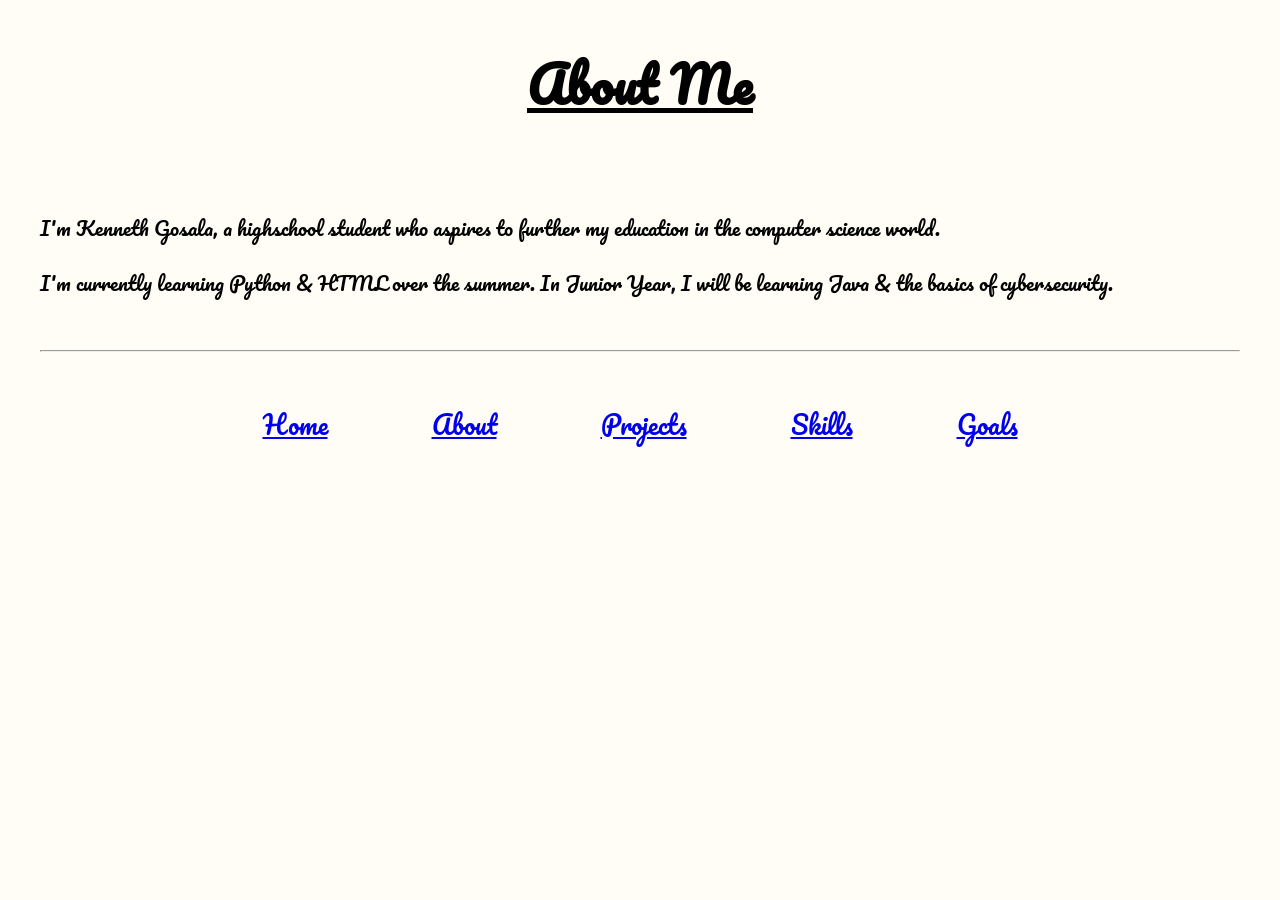
==== about.html @ f8387a8a "Created portfolio website" ====
<!DOCTYPE html>
<html>

<head>
    <title>
        About Me
    </title>

    <link rel="stylesheet" href="style.css">
</head>

<body>
    <h1>
        About Me
    </h1>

    <br>

    <p>I'm Kenneth Gosala, a highschool student who aspires to further my education in the computer science world. </p>
    <p>I'm currently learning Python & HTML over the summer. In Junior Year, I will be learning Java & the basics of cybersecurity.</p>

    <hr>
    
    <footer>
        <nav>
            <a href="index.html">Home</a>
            <a href="about.html">About</a>
            <a href="projects.html">Projects</a>
            <a href="skills.html">Skills</a>
            <a href="goals.html">Goals</a>
        </nav>
    </footer>
</body>

</html>
---- style.css ----
@import url('https://fonts.googleapis.com/css2?family=Pacifico&display=swap');

h1 {
    text-align: center;
    font-size: 50px;
    text-decoration: underline;
    font-weight: bold;
}

h2 {
    font-size: 30px;
}

p {
    font-size: 20px;
}

section {
    margin-bottom: 50px;
}       
        
li {
    font-size: 20px;
}

a {
    font-size: 25px;
}

body {
    margin: 40px;
    font-family: Pacifico, cursive;
    background-color: #fffdf5;
}

footer {
    text-align: center;
    margin-top: 50px;
}

footer a {
    margin: 0 50px;
}

hr {
    margin-top: 50px;
    margin-bottom: 50px;
}
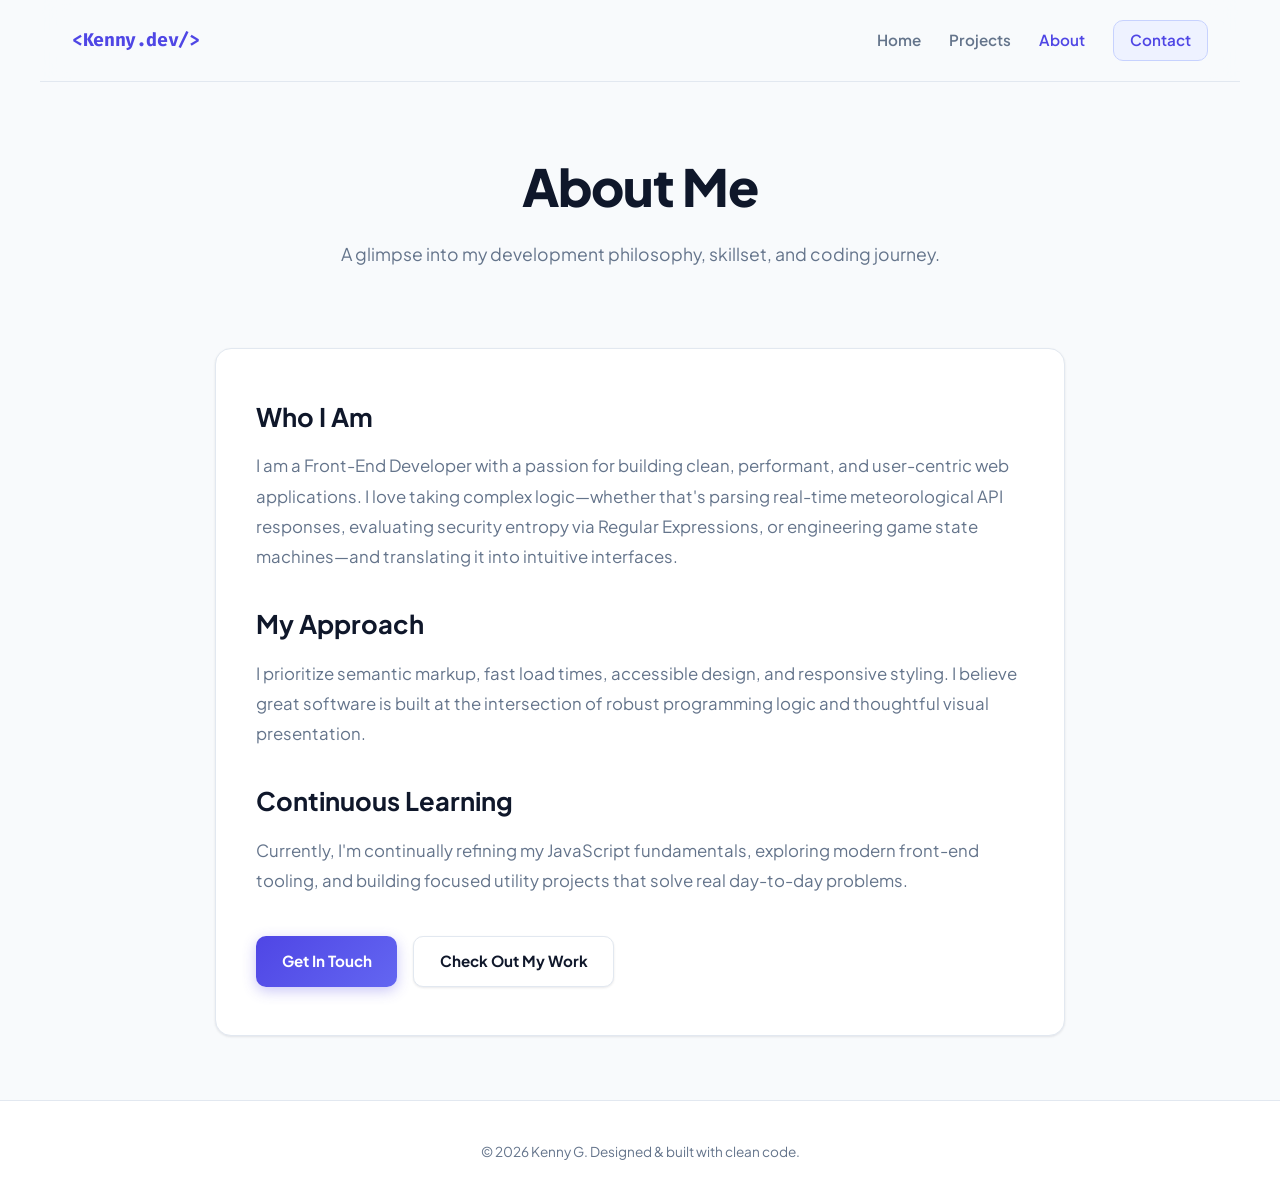
==== commit 0c7541d2: "testing" ====
--- a/about.html
+++ b/about.html
@@ -1,35 +1,61 @@
 <!DOCTYPE html>
-<html>
+<html lang="en">
+<head>
+  <meta charset="UTF-8" />
+  <meta name="viewport" content="width=device-width, initial-scale=1.0" />
+  <title>About | Kenny G</title>
+  <link rel="preconnect" href="https://fonts.googleapis.com">
+  <link rel="preconnect" href="https://fonts.gstatic.com" crossorigin>
+  <link href="https://fonts.googleapis.com/css2?family=Fira+Code:wght@400;600&family=Plus+Jakarta+Sans:wght@400;600;700;800&display=swap" rel="stylesheet">
+  <link rel="stylesheet" href="style.css" />
+</head>
+<body>
 
-<head>
-    <title>
-        About Me
-    </title>
+  <!-- Navigation -->
+  <header class="navbar">
+    <a href="index.html" class="logo">&lt;Kenny.dev/&gt;</a>
+    <nav class="nav-links">
+      <a href="index.html">Home</a>
+      <a href="projects.html">Projects</a>
+      <a href="about.html" class="active">About</a>
+      <a href="index.html#contact" class="btn-nav">Contact</a>
+    </nav>
+  </header>
 
-    <link rel="stylesheet" href="style.css">
-</head>
+  <main>
+    <section class="page-header">
+      <h1 class="page-title">About Me</h1>
+      <p class="page-subtitle">A glimpse into my development philosophy, skillset, and coding journey.</p>
+    </section>
 
-<body>
-    <h1>
-        About Me
-    </h1>
+    <section class="about-content-section">
+      <div class="about-card">
+        <h2>Who I Am</h2>
+        <p>
+          I am a Front-End Developer with a passion for building clean, performant, and user-centric web applications. I love taking complex logic—whether that's parsing real-time meteorological API responses, evaluating security entropy via Regular Expressions, or engineering game state machines—and translating it into intuitive interfaces.
+        </p>
+        
+        <h2 class="sub-heading">My Approach</h2>
+        <p>
+          I prioritize semantic markup, fast load times, accessible design, and responsive styling. I believe great software is built at the intersection of robust programming logic and thoughtful visual presentation.
+        </p>
 
-    <br>
+        <h2 class="sub-heading">Continuous Learning</h2>
+        <p>
+          Currently, I'm continually refining my JavaScript fundamentals, exploring modern front-end tooling, and building focused utility projects that solve real day-to-day problems.
+        </p>
 
-    <p>I'm Kenneth Gosala, a highschool student who aspires to further my education in the computer science world. </p>
-    <p>I'm currently learning Python & HTML over the summer. In Junior Year, I will be learning Java & the basics of cybersecurity.</p>
+        <div class="about-actions">
+          <a href="index.html#contact" class="btn btn-primary">Get In Touch</a>
+          <a href="projects.html" class="btn btn-secondary">Check Out My Work</a>
+        </div>
+      </div>
+    </section>
+  </main>
 
-    <hr>
-    
-    <footer>
-        <nav>
-            <a href="index.html">Home</a>
-            <a href="about.html">About</a>
-            <a href="projects.html">Projects</a>
-            <a href="skills.html">Skills</a>
-            <a href="goals.html">Goals</a>
-        </nav>
-    </footer>
+  <footer>
+    <p>© 2026 Kenny G. Designed & built with clean code.</p>
+  </footer>
+
 </body>
-
 </html>
--- a/style.css
+++ b/style.css
@@ -1,48 +1,564 @@
-@import url('https://fonts.googleapis.com/css2?family=Pacifico&display=swap');
-
-h1 {
-    text-align: center;
-    font-size: 50px;
-    text-decoration: underline;
-    font-weight: bold;
-}
-
-h2 {
-    font-size: 30px;
-}
-
-p {
-    font-size: 20px;
-}
-
+/* ==========================================================================
+   Design Tokens & CSS Variables (Vibrant Light Theme)
+   ========================================================================== */
+:root {
+  --bg-main: #f8fafc;
+  --bg-surface: #ffffff;
+  --bg-card: #ffffff;
+  --bg-card-hover: #ffffff;
+  
+  --border-color: #e2e8f0;
+  --border-hover: #cbd5e1;
+  
+  --text-main: #0f172a;
+  --text-muted: #64748b;
+  
+  /* Colorful Accents */
+  --accent-primary: #4f46e5;       /* Indigo */
+  --accent-primary-hover: #4338ca;
+  --accent-secondary: #0ea5e9;     /* Sky Blue */
+  --accent-purple: #9333ea;        /* Vibrant Purple */
+  --accent-tag-bg: #eef2ff;        /* Soft Indigo Tint */
+  --accent-tag-text: #4338ca;
+  
+  --shadow-sm: 0 1px 3px rgba(15, 23, 42, 0.06), 0 1px 2px rgba(15, 23, 42, 0.04);
+  --shadow-md: 0 4px 12px rgba(15, 23, 42, 0.06), 0 2px 4px rgba(15, 23, 42, 0.03);
+  --shadow-lg: 0 12px 28px rgba(79, 70, 229, 0.12), 0 4px 8px rgba(15, 23, 42, 0.04);
+  
+  --font-body: 'Plus Jakarta Sans', -apple-system, BlinkMacSystemFont, 'Segoe UI', Roboto, sans-serif;
+  --font-mono: 'Fira Code', monospace;
+  --radius-md: 10px;
+  --radius-lg: 16px;
+  --radius-full: 9999px;
+  --transition: all 0.25s cubic-bezier(0.16, 1, 0.3, 1);
+  --max-width: 1200px;
+}
+
+/* ==========================================================================
+   Global Reset & Base Styles
+   ========================================================================== */
+* {
+  box-sizing: border-box;
+  margin: 0;
+  padding: 0;
+}
+
+html {
+  scroll-behavior: smooth;
+  font-family: var(--font-body);
+  background-color: var(--bg-main);
+  color: var(--text-main);
+  line-height: 1.6;
+}
+
+body {
+  min-height: 100vh;
+  display: flex;
+  flex-direction: column;
+}
+
+main {
+  flex: 1;
+}
+
+/* ==========================================================================
+   Navigation Bar
+   ========================================================================== */
+.navbar {
+  display: flex;
+  justify-content: space-between;
+  align-items: center;
+  padding: 1.25rem 2rem;
+  max-width: var(--max-width);
+  margin: 0 auto;
+  width: 100%;
+  position: sticky;
+  top: 0;
+  z-index: 100;
+  background: rgba(248, 250, 252, 0.88);
+  backdrop-filter: blur(14px);
+  border-bottom: 1px solid var(--border-color);
+}
+
+.logo {
+  font-family: var(--font-mono);
+  font-weight: 700;
+  font-size: 1.15rem;
+  color: var(--accent-primary);
+  text-decoration: none;
+  letter-spacing: -0.02em;
+  transition: var(--transition);
+}
+
+.logo:hover {
+  color: var(--accent-primary-hover);
+}
+
+.nav-links {
+  display: flex;
+  align-items: center;
+  gap: 1.75rem;
+}
+
+.nav-links a {
+  text-decoration: none;
+  color: var(--text-muted);
+  font-size: 0.95rem;
+  font-weight: 600;
+  transition: var(--transition);
+}
+
+.nav-links a:hover,
+.nav-links a.active {
+  color: var(--accent-primary);
+}
+
+.btn-nav {
+  background: var(--accent-tag-bg);
+  color: var(--accent-primary) !important;
+  padding: 0.45rem 1rem;
+  border-radius: var(--radius-md);
+  border: 1px solid #c7d2fe;
+}
+
+.btn-nav:hover {
+  background: #e0e7ff;
+  border-color: var(--accent-primary);
+}
+
+/* ==========================================================================
+   Hero Section & Page Headers
+   ========================================================================== */
+.hero-section {
+  position: relative;
+  min-height: 65vh;
+  display: flex;
+  align-items: center;
+  justify-content: center;
+  text-align: center;
+  padding: 5rem 1.5rem 3rem;
+  overflow: hidden;
+}
+
+.hero-glow {
+  position: absolute;
+  top: 25%;
+  left: 50%;
+  transform: translate(-50%, -50%);
+  width: 600px;
+  height: 300px;
+  background: radial-gradient(circle, rgba(79, 70, 229, 0.12) 0%, rgba(14, 165, 233, 0.08) 50%, transparent 75%);
+  filter: blur(80px);
+  z-index: 0;
+  pointer-events: none;
+}
+
+.hero-content {
+  position: relative;
+  z-index: 1;
+  max-width: 820px;
+}
+
+.badge {
+  display: inline-block;
+  font-size: 0.85rem;
+  font-weight: 600;
+  color: var(--accent-primary);
+  background: #eef2ff;
+  border: 1px solid #c7d2fe;
+  padding: 0.35rem 1rem;
+  border-radius: var(--radius-full);
+  margin-bottom: 1.5rem;
+}
+
+.hero-content h1 {
+  font-size: clamp(2.3rem, 5vw, 3.8rem);
+  font-weight: 800;
+  line-height: 1.2;
+  margin-bottom: 1.25rem;
+  letter-spacing: -0.03em;
+  color: var(--text-main);
+}
+
+.gradient-text {
+  background: linear-gradient(135deg, #4f46e5 0%, #7c3aed 50%, #0284c7 100%);
+  -webkit-background-clip: text;
+  -webkit-text-fill-color: transparent;
+}
+
+.hero-subtext {
+  font-size: 1.15rem;
+  color: var(--text-muted);
+  margin-bottom: 2.25rem;
+  max-width: 620px;
+  margin-left: auto;
+  margin-right: auto;
+}
+
+.hero-actions {
+  display: flex;
+  gap: 1rem;
+  justify-content: center;
+  flex-wrap: wrap;
+}
+
+/* Secondary Page Headers */
+.page-header {
+  max-width: var(--max-width);
+  margin: 0 auto;
+  padding: 4rem 1.5rem 1rem;
+  text-align: center;
+}
+
+.page-title {
+  font-size: clamp(2.2rem, 4vw, 3.2rem);
+  font-weight: 800;
+  letter-spacing: -0.02em;
+  margin-bottom: 0.75rem;
+  color: var(--text-main);
+}
+
+.page-subtitle {
+  color: var(--text-muted);
+  font-size: 1.1rem;
+  max-width: 600px;
+  margin: 0 auto;
+}
+
+/* ==========================================================================
+   Buttons
+   ========================================================================== */
+.btn {
+  display: inline-flex;
+  align-items: center;
+  justify-content: center;
+  padding: 0.75rem 1.6rem;
+  border-radius: var(--radius-md);
+  font-size: 0.95rem;
+  font-weight: 700;
+  text-decoration: none;
+  transition: var(--transition);
+  cursor: pointer;
+}
+
+.btn-primary {
+  background: linear-gradient(135deg, var(--accent-primary), #6366f1);
+  color: #ffffff;
+  box-shadow: 0 4px 14px rgba(79, 70, 229, 0.3);
+  border: none;
+}
+
+.btn-primary:hover {
+  transform: translateY(-2px);
+  box-shadow: 0 6px 20px rgba(79, 70, 229, 0.45);
+  background: linear-gradient(135deg, var(--accent-primary-hover), #4f46e5);
+}
+
+.btn-secondary {
+  background: var(--bg-surface);
+  color: var(--text-main);
+  border: 1px solid var(--border-color);
+  box-shadow: var(--shadow-sm);
+}
+
+.btn-secondary:hover {
+  background: #f1f5f9;
+  border-color: #cbd5e1;
+  transform: translateY(-2px);
+}
+
+/* ==========================================================================
+   Section Layouts & Grids
+   ========================================================================== */
 section {
-    margin-bottom: 50px;
-}       
-        
-li {
-    font-size: 20px;
-}
-
-a {
-    font-size: 25px;
-}
-
-body {
-    margin: 40px;
-    font-family: Pacifico, cursive;
-    background-color: #fffdf5;
-}
-
+  max-width: var(--max-width);
+  margin: 0 auto;
+  padding: 4rem 1.5rem;
+  width: 100%;
+}
+
+.section-title {
+  font-size: 2rem;
+  font-weight: 800;
+  margin-bottom: 2.25rem;
+  text-align: center;
+  letter-spacing: -0.02em;
+  color: var(--text-main);
+}
+
+.section-header-row {
+  display: flex;
+  justify-content: space-between;
+  align-items: baseline;
+  margin-bottom: 2rem;
+}
+
+.section-header-row .section-title {
+  margin-bottom: 0;
+  text-align: left;
+}
+
+.view-all-link {
+  color: var(--accent-primary);
+  text-decoration: none;
+  font-weight: 600;
+  font-size: 0.95rem;
+  transition: var(--transition);
+}
+
+.view-all-link:hover {
+  color: var(--accent-primary-hover);
+  text-decoration: underline;
+}
+
+/* ==========================================================================
+   Skills Grid
+   ========================================================================== */
+.skills-grid {
+  display: grid;
+  grid-template-columns: repeat(auto-fit, minmax(280px, 1fr));
+  gap: 1.5rem;
+}
+
+.skill-card {
+  background: var(--bg-surface);
+  border: 1px solid var(--border-color);
+  border-radius: var(--radius-lg);
+  padding: 2rem;
+  box-shadow: var(--shadow-sm);
+  transition: var(--transition);
+}
+
+.skill-card:hover {
+  border-color: #cbd5e1;
+  transform: translateY(-4px);
+  box-shadow: var(--shadow-md);
+}
+
+.skill-icon {
+  font-size: 2rem;
+  margin-bottom: 1rem;
+}
+
+.skill-card h3 {
+  font-size: 1.25rem;
+  margin-bottom: 0.5rem;
+  color: var(--text-main);
+}
+
+.skill-card p {
+  color: var(--text-muted);
+  font-size: 0.95rem;
+}
+
+/* ==========================================================================
+   Project Cards
+   ========================================================================== */
+.projects-grid {
+  display: grid;
+  grid-template-columns: repeat(auto-fit, minmax(320px, 1fr));
+  gap: 1.75rem;
+}
+
+.project-card {
+  background: var(--bg-card);
+  border: 1px solid var(--border-color);
+  border-radius: var(--radius-lg);
+  padding: 1.75rem;
+  display: flex;
+  flex-direction: column;
+  justify-content: space-between;
+  box-shadow: var(--shadow-sm);
+  transition: var(--transition);
+}
+
+.project-card:hover {
+  border-color: #cbd5e1;
+  transform: translateY(-5px);
+  box-shadow: var(--shadow-lg);
+}
+
+.project-header {
+  display: flex;
+  justify-content: space-between;
+  align-items: center;
+  margin-bottom: 1.25rem;
+}
+
+.project-tag {
+  font-family: var(--font-mono);
+  font-size: 0.75rem;
+  color: var(--accent-tag-text);
+  background: var(--accent-tag-bg);
+  padding: 0.25rem 0.65rem;
+  border-radius: 6px;
+  font-weight: 600;
+  border: 1px solid #e0e7ff;
+}
+
+.project-links {
+  display: flex;
+  gap: 0.85rem;
+}
+
+.project-links a {
+  font-size: 0.85rem;
+  color: var(--text-muted);
+  text-decoration: none;
+  font-weight: 600;
+  transition: var(--transition);
+}
+
+.project-links a:hover,
+.project-links a.live-link {
+  color: var(--accent-primary);
+}
+
+.project-card h3 {
+  font-size: 1.35rem;
+  margin-bottom: 0.75rem;
+  font-weight: 700;
+  color: var(--text-main);
+}
+
+.project-card p {
+  color: var(--text-muted);
+  font-size: 0.95rem;
+  margin-bottom: 1.5rem;
+  flex-grow: 1;
+}
+
+.tech-stack {
+  display: flex;
+  flex-wrap: wrap;
+  gap: 0.5rem;
+  padding-top: 1rem;
+  border-top: 1px solid #f1f5f9;
+}
+
+.tech-stack span {
+  font-family: var(--font-mono);
+  font-size: 0.75rem;
+  background: #f1f5f9;
+  color: #475569;
+  padding: 0.25rem 0.6rem;
+  border-radius: 4px;
+}
+
+/* ==========================================================================
+   About Page Content
+   ========================================================================== */
+.about-card {
+  background: var(--bg-surface);
+  border: 1px solid var(--border-color);
+  border-radius: var(--radius-lg);
+  padding: 3rem 2.5rem;
+  max-width: 850px;
+  margin: 0 auto;
+  box-shadow: var(--shadow-sm);
+}
+
+.about-card h2 {
+  font-size: 1.6rem;
+  margin-bottom: 0.85rem;
+  color: var(--text-main);
+}
+
+.about-card .sub-heading {
+  margin-top: 2rem;
+}
+
+.about-card p {
+  color: var(--text-muted);
+  font-size: 1.05rem;
+  line-height: 1.8;
+  margin-bottom: 1rem;
+}
+
+.about-actions {
+  display: flex;
+  gap: 1rem;
+  margin-top: 2.5rem;
+  flex-wrap: wrap;
+}
+
+/* ==========================================================================
+   Contact Section
+   ========================================================================== */
+.contact-box {
+  background: linear-gradient(135deg, #f8fafc 0%, #eef2ff 100%);
+  border: 1px solid #e0e7ff;
+  border-radius: var(--radius-lg);
+  padding: 3.5rem 2rem;
+  text-align: center;
+  max-width: 800px;
+  margin: 0 auto;
+  box-shadow: var(--shadow-sm);
+}
+
+.contact-box h2 {
+  font-size: 2.1rem;
+  margin-bottom: 0.75rem;
+  letter-spacing: -0.02em;
+  color: var(--text-main);
+}
+
+.contact-box p {
+  color: var(--text-muted);
+  font-size: 1.05rem;
+  margin-bottom: 2rem;
+  max-width: 550px;
+  margin-left: auto;
+  margin-right: auto;
+}
+
+.contact-buttons {
+  display: flex;
+  justify-content: center;
+  gap: 1rem;
+  flex-wrap: wrap;
+}
+
+/* ==========================================================================
+   Footer
+   ========================================================================== */
 footer {
-    text-align: center;
-    margin-top: 50px;
-}
-
-footer a {
-    margin: 0 50px;
-}
-
-hr {
-    margin-top: 50px;
-    margin-bottom: 50px;
+  text-align: center;
+  padding: 2.5rem 1rem;
+  border-top: 1px solid var(--border-color);
+  color: var(--text-muted);
+  font-size: 0.85rem;
+  margin-top: auto;
+  background: var(--bg-surface);
+}
+
+/* ==========================================================================
+   Responsive Adjustments
+   ========================================================================== */
+@media (max-width: 768px) {
+  .navbar {
+    padding: 1rem 1.25rem;
+  }
+  
+  .nav-links {
+    gap: 1rem;
+  }
+
+  .nav-links a {
+    font-size: 0.88rem;
+  }
+
+  .hero-section {
+    min-height: auto;
+    padding: 3.5rem 1rem 2rem;
+  }
+
+  .section-header-row {
+    flex-direction: column;
+    gap: 0.5rem;
+  }
+
+  .about-card {
+    padding: 2rem 1.5rem;
+  }
 }
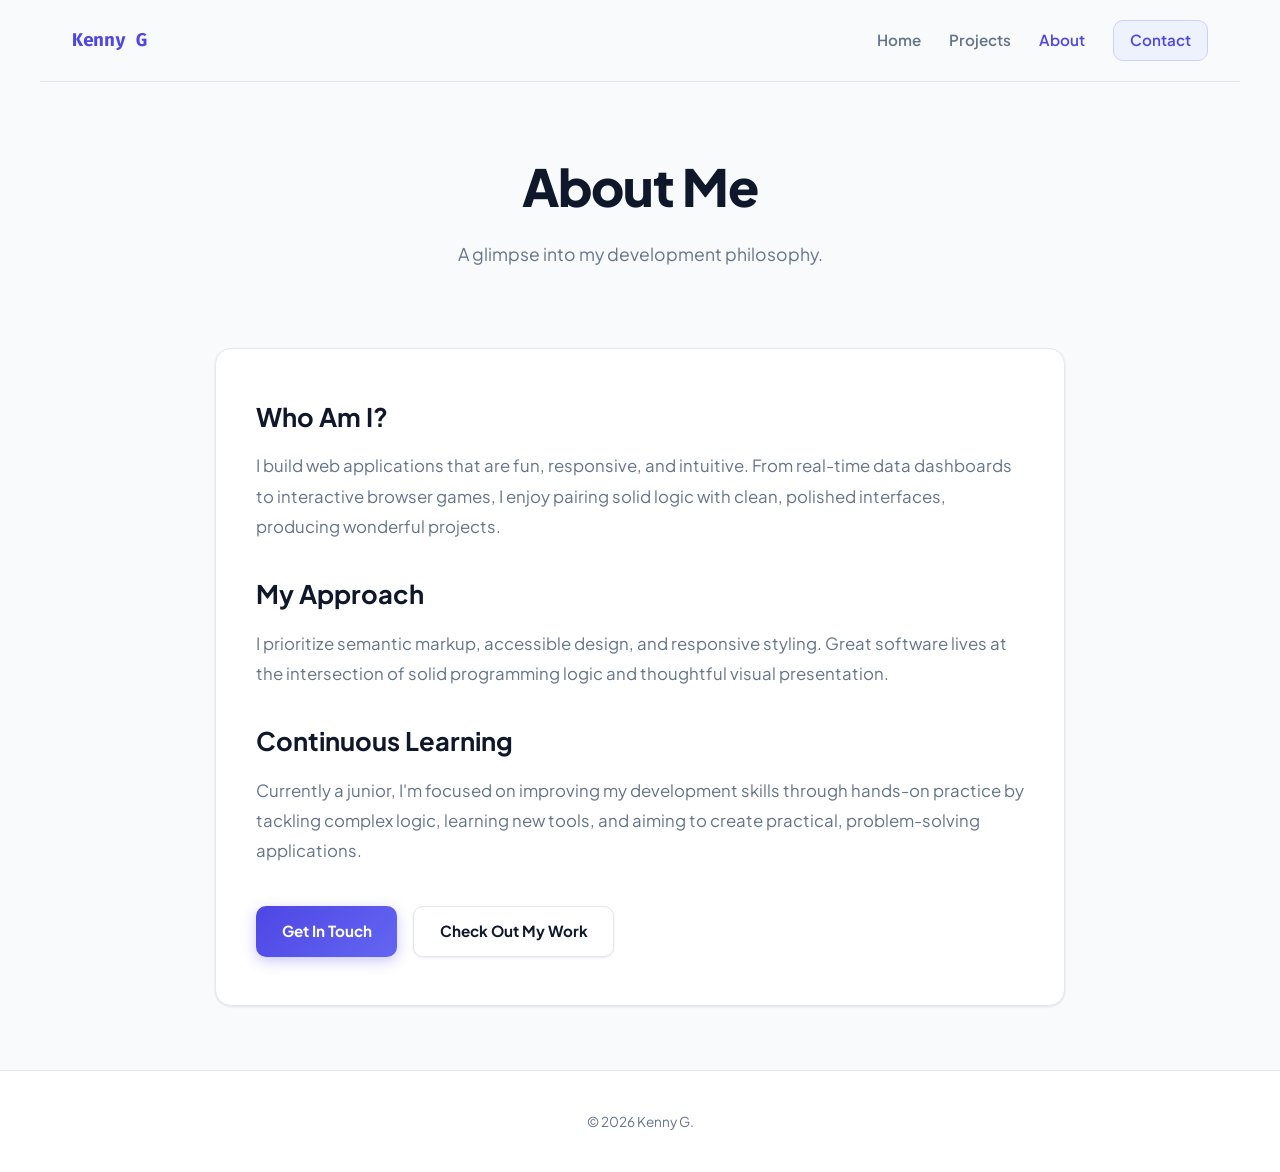
==== commit 9b62eb84: "testing" ====
--- a/about.html
+++ b/about.html
@@ -1,5 +1,6 @@
 <!DOCTYPE html>
 <html lang="en">
+
 <head>
   <meta charset="UTF-8" />
   <meta name="viewport" content="width=device-width, initial-scale=1.0" />
@@ -7,13 +8,12 @@
   <link rel="preconnect" href="https://fonts.googleapis.com">
   <link rel="preconnect" href="https://fonts.gstatic.com" crossorigin>
   <link href="https://fonts.googleapis.com/css2?family=Fira+Code:wght@400;600&family=Plus+Jakarta+Sans:wght@400;600;700;800&display=swap" rel="stylesheet">
-  <link rel="stylesheet" href="style.css" />
+  <link rel="stylesheet" href="style.css"/>
 </head>
+
 <body>
-
-  <!-- Navigation -->
   <header class="navbar">
-    <a href="index.html" class="logo">&lt;Kenny.dev/&gt;</a>
+    <a href="index.html" class="logo">Kenny G</a>
     <nav class="nav-links">
       <a href="index.html">Home</a>
       <a href="projects.html">Projects</a>
@@ -25,25 +25,19 @@
   <main>
     <section class="page-header">
       <h1 class="page-title">About Me</h1>
-      <p class="page-subtitle">A glimpse into my development philosophy, skillset, and coding journey.</p>
+      <p class="page-subtitle">A glimpse into my development philosophy.</p>
     </section>
 
     <section class="about-content-section">
       <div class="about-card">
-        <h2>Who I Am</h2>
-        <p>
-          I am a Front-End Developer with a passion for building clean, performant, and user-centric web applications. I love taking complex logic—whether that's parsing real-time meteorological API responses, evaluating security entropy via Regular Expressions, or engineering game state machines—and translating it into intuitive interfaces.
-        </p>
+        <h2>Who Am I?</h2>
+        <p>I build web applications that are fun, responsive, and intuitive. From real-time data dashboards to interactive browser games, I enjoy pairing solid logic with clean, polished interfaces, producing wonderful projects.</p>
         
         <h2 class="sub-heading">My Approach</h2>
-        <p>
-          I prioritize semantic markup, fast load times, accessible design, and responsive styling. I believe great software is built at the intersection of robust programming logic and thoughtful visual presentation.
-        </p>
+        <p>I prioritize semantic markup, accessible design, and responsive styling. Great software lives at the intersection of solid programming logic and thoughtful visual presentation.</p>
 
         <h2 class="sub-heading">Continuous Learning</h2>
-        <p>
-          Currently, I'm continually refining my JavaScript fundamentals, exploring modern front-end tooling, and building focused utility projects that solve real day-to-day problems.
-        </p>
+        <p>Currently a junior, I'm focused on improving my development skills through hands-on practice by tackling complex logic, learning new tools, and aiming to create practical, problem-solving applications.</p>
 
         <div class="about-actions">
           <a href="index.html#contact" class="btn btn-primary">Get In Touch</a>
@@ -54,7 +48,7 @@
   </main>
 
   <footer>
-    <p>© 2026 Kenny G. Designed & built with clean code.</p>
+    <p>© 2026 Kenny G.</p>
   </footer>
 
 </body>
--- a/style.css
+++ b/style.css
@@ -6,13 +6,13 @@
   --bg-surface: #ffffff;
   --bg-card: #ffffff;
   --bg-card-hover: #ffffff;
-  
+
   --border-color: #e2e8f0;
   --border-hover: #cbd5e1;
-  
+
   --text-main: #0f172a;
   --text-muted: #64748b;
-  
+
   /* Colorful Accents */
   --accent-primary: #4f46e5;       /* Indigo */
   --accent-primary-hover: #4338ca;
@@ -20,11 +20,11 @@
   --accent-purple: #9333ea;        /* Vibrant Purple */
   --accent-tag-bg: #eef2ff;        /* Soft Indigo Tint */
   --accent-tag-text: #4338ca;
-  
+
   --shadow-sm: 0 1px 3px rgba(15, 23, 42, 0.06), 0 1px 2px rgba(15, 23, 42, 0.04);
   --shadow-md: 0 4px 12px rgba(15, 23, 42, 0.06), 0 2px 4px rgba(15, 23, 42, 0.03);
   --shadow-lg: 0 12px 28px rgba(79, 70, 229, 0.12), 0 4px 8px rgba(15, 23, 42, 0.04);
-  
+
   --font-body: 'Plus Jakarta Sans', -apple-system, BlinkMacSystemFont, 'Segoe UI', Roboto, sans-serif;
   --font-mono: 'Fira Code', monospace;
   --radius-md: 10px;
@@ -183,6 +183,7 @@
 .gradient-text {
   background: linear-gradient(135deg, #4f46e5 0%, #7c3aed 50%, #0284c7 100%);
   -webkit-background-clip: text;
+  background-clip: text;
   -webkit-text-fill-color: transparent;
 }
 
@@ -312,7 +313,7 @@
 }
 
 /* ==========================================================================
-   Skills Grid
+   Skills Grid & Cards
    ========================================================================== */
 .skills-grid {
   display: grid;
@@ -327,6 +328,8 @@
   padding: 2rem;
   box-shadow: var(--shadow-sm);
   transition: var(--transition);
+  display: flex;
+  flex-direction: column;
 }
 
 .skill-card:hover {
@@ -335,24 +338,40 @@
   box-shadow: var(--shadow-md);
 }
 
-.skill-icon {
-  font-size: 2rem;
-  margin-bottom: 1rem;
-}
-
 .skill-card h3 {
   font-size: 1.25rem;
-  margin-bottom: 0.5rem;
-  color: var(--text-main);
-}
-
-.skill-card p {
+  margin-bottom: 1.25rem;
+  color: var(--text-main);
+  font-weight: 700;
+}
+
+.skill-list {
+  list-style: none;
+  display: flex;
+  flex-direction: column;
+  gap: 0.75rem;
+}
+
+.skill-list li {
   color: var(--text-muted);
   font-size: 0.95rem;
-}
-
-/* ==========================================================================
-   Project Cards
+  display: flex;
+  align-items: center;
+  font-weight: 500;
+}
+
+.skill-list li::before {
+  content: "•";
+  color: var(--accent-primary);
+  font-weight: bold;
+  font-size: 1.2rem;
+  display: inline-block;
+  width: 1.25rem;
+  line-height: 1;
+}
+
+/* ==========================================================================
+   Project Cards & 2x2 Tech Stack Grid
    ========================================================================== */
 .projects-grid {
   display: grid;
@@ -380,25 +399,14 @@
 
 .project-header {
   display: flex;
-  justify-content: space-between;
+  justify-content: flex-end;
   align-items: center;
   margin-bottom: 1.25rem;
 }
 
-.project-tag {
-  font-family: var(--font-mono);
-  font-size: 0.75rem;
-  color: var(--accent-tag-text);
-  background: var(--accent-tag-bg);
-  padding: 0.25rem 0.65rem;
-  border-radius: 6px;
-  font-weight: 600;
-  border: 1px solid #e0e7ff;
-}
-
 .project-links {
   display: flex;
-  gap: 0.85rem;
+  gap: 1rem;
 }
 
 .project-links a {
@@ -426,23 +434,30 @@
   font-size: 0.95rem;
   margin-bottom: 1.5rem;
   flex-grow: 1;
-}
-
+  line-height: 1.6;
+}
+
+/* 2x2 Stack Grid */
 .tech-stack {
-  display: flex;
-  flex-wrap: wrap;
+  display: grid;
+  grid-template-columns: 1fr 1fr;
   gap: 0.5rem;
-  padding-top: 1rem;
+  padding-top: 1.25rem;
   border-top: 1px solid #f1f5f9;
 }
 
 .tech-stack span {
   font-family: var(--font-mono);
-  font-size: 0.75rem;
+  font-size: 0.72rem;
   background: #f1f5f9;
   color: #475569;
-  padding: 0.25rem 0.6rem;
-  border-radius: 4px;
+  padding: 0.4rem 0.5rem;
+  border-radius: 6px;
+  text-align: center;
+  white-space: nowrap;
+  overflow: hidden;
+  text-overflow: ellipsis;
+  border: 1px solid var(--border-color);
 }
 
 /* ==========================================================================
@@ -561,4 +576,8 @@
   .about-card {
     padding: 2rem 1.5rem;
   }
+
+  .tech-stack {
+    grid-template-columns: 1fr; /* Stacks pills nicely on small screens */
+  }
 }
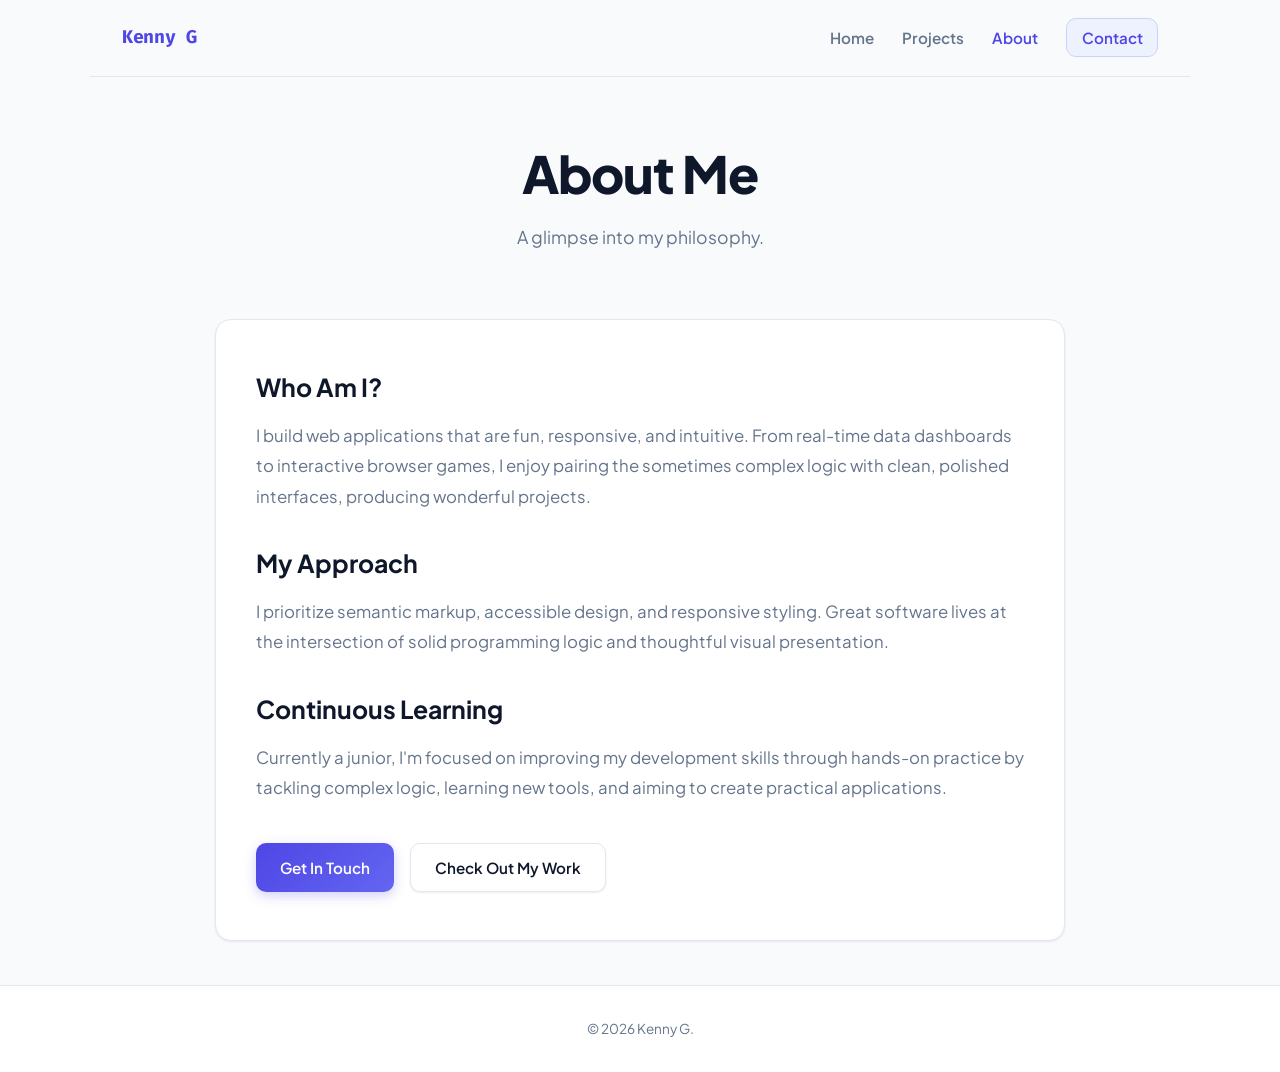
==== commit 69f0868f: "testing" ====
--- a/about.html
+++ b/about.html
@@ -25,19 +25,19 @@
   <main>
     <section class="page-header">
       <h1 class="page-title">About Me</h1>
-      <p class="page-subtitle">A glimpse into my development philosophy.</p>
+      <p class="page-subtitle">A glimpse into my philosophy.</p>
     </section>
 
     <section class="about-content-section">
       <div class="about-card">
         <h2>Who Am I?</h2>
-        <p>I build web applications that are fun, responsive, and intuitive. From real-time data dashboards to interactive browser games, I enjoy pairing solid logic with clean, polished interfaces, producing wonderful projects.</p>
+        <p>I build web applications that are fun, responsive, and intuitive. From real-time data dashboards to interactive browser games, I enjoy pairing the sometimes complex logic with clean, polished interfaces, producing wonderful projects.</p>
         
         <h2 class="sub-heading">My Approach</h2>
         <p>I prioritize semantic markup, accessible design, and responsive styling. Great software lives at the intersection of solid programming logic and thoughtful visual presentation.</p>
 
         <h2 class="sub-heading">Continuous Learning</h2>
-        <p>Currently a junior, I'm focused on improving my development skills through hands-on practice by tackling complex logic, learning new tools, and aiming to create practical, problem-solving applications.</p>
+        <p>Currently a junior, I'm focused on improving my development skills through hands-on practice by tackling complex logic, learning new tools, and aiming to create practical applications.</p>
 
         <div class="about-actions">
           <a href="index.html#contact" class="btn btn-primary">Get In Touch</a>
--- a/style.css
+++ b/style.css
@@ -13,29 +13,30 @@
   --text-main: #0f172a;
   --text-muted: #64748b;
 
-  /* Colorful Accents */
+  /* Vibrant Accents */
   --accent-primary: #4f46e5;       /* Indigo */
   --accent-primary-hover: #4338ca;
   --accent-secondary: #0ea5e9;     /* Sky Blue */
-  --accent-purple: #9333ea;        /* Vibrant Purple */
   --accent-tag-bg: #eef2ff;        /* Soft Indigo Tint */
   --accent-tag-text: #4338ca;
 
-  --shadow-sm: 0 1px 3px rgba(15, 23, 42, 0.06), 0 1px 2px rgba(15, 23, 42, 0.04);
-  --shadow-md: 0 4px 12px rgba(15, 23, 42, 0.06), 0 2px 4px rgba(15, 23, 42, 0.03);
-  --shadow-lg: 0 12px 28px rgba(79, 70, 229, 0.12), 0 4px 8px rgba(15, 23, 42, 0.04);
-
+  /* Shadows */
+  --shadow-sm: 0 1px 3px rgba(15, 23, 42, 0.05), 0 1px 2px rgba(15, 23, 42, 0.03);
+  --shadow-md: 0 4px 14px rgba(15, 23, 42, 0.06), 0 2px 6px rgba(15, 23, 42, 0.03);
+  --shadow-lg: 0 10px 25px rgba(79, 70, 229, 0.12), 0 4px 10px rgba(15, 23, 42, 0.04);
+
+  /* Typography & Layout */
   --font-body: 'Plus Jakarta Sans', -apple-system, BlinkMacSystemFont, 'Segoe UI', Roboto, sans-serif;
   --font-mono: 'Fira Code', monospace;
   --radius-md: 10px;
   --radius-lg: 16px;
   --radius-full: 9999px;
-  --transition: all 0.25s cubic-bezier(0.16, 1, 0.3, 1);
-  --max-width: 1200px;
-}
-
-/* ==========================================================================
-   Global Reset & Base Styles
+  --transition: all 0.2s cubic-bezier(0.16, 1, 0.3, 1);
+  --max-width: 1100px;
+}
+
+/* ==========================================================================
+   Reset & Base Styles
    ========================================================================== */
 * {
   box-sizing: border-box;
@@ -68,15 +69,15 @@
   display: flex;
   justify-content: space-between;
   align-items: center;
-  padding: 1.25rem 2rem;
+  padding: 1.15rem 2rem;
   max-width: var(--max-width);
   margin: 0 auto;
   width: 100%;
   position: sticky;
   top: 0;
   z-index: 100;
-  background: rgba(248, 250, 252, 0.88);
-  backdrop-filter: blur(14px);
+  background: rgba(248, 250, 252, 0.9);
+  backdrop-filter: blur(12px);
   border-bottom: 1px solid var(--border-color);
 }
 
@@ -116,14 +117,13 @@
 .btn-nav {
   background: var(--accent-tag-bg);
   color: var(--accent-primary) !important;
-  padding: 0.45rem 1rem;
+  padding: 0.4rem 0.9rem;
   border-radius: var(--radius-md);
   border: 1px solid #c7d2fe;
 }
 
 .btn-nav:hover {
   background: #e0e7ff;
-  border-color: var(--accent-primary);
 }
 
 /* ==========================================================================
@@ -131,24 +131,24 @@
    ========================================================================== */
 .hero-section {
   position: relative;
-  min-height: 65vh;
+  min-height: 44vh;
   display: flex;
   align-items: center;
   justify-content: center;
   text-align: center;
-  padding: 5rem 1.5rem 3rem;
+  padding: 3.5rem 1.5rem 2rem;
   overflow: hidden;
 }
 
 .hero-glow {
   position: absolute;
-  top: 25%;
+  top: 30%;
   left: 50%;
   transform: translate(-50%, -50%);
-  width: 600px;
-  height: 300px;
-  background: radial-gradient(circle, rgba(79, 70, 229, 0.12) 0%, rgba(14, 165, 233, 0.08) 50%, transparent 75%);
-  filter: blur(80px);
+  width: 500px;
+  height: 250px;
+  background: radial-gradient(circle, rgba(79, 70, 229, 0.12) 0%, rgba(14, 165, 233, 0.06) 50%, transparent 70%);
+  filter: blur(60px);
   z-index: 0;
   pointer-events: none;
 }
@@ -156,7 +156,7 @@
 .hero-content {
   position: relative;
   z-index: 1;
-  max-width: 820px;
+  max-width: 800px;
 }
 
 .badge {
@@ -164,18 +164,18 @@
   font-size: 0.85rem;
   font-weight: 600;
   color: var(--accent-primary);
-  background: #eef2ff;
+  background: var(--accent-tag-bg);
   border: 1px solid #c7d2fe;
   padding: 0.35rem 1rem;
   border-radius: var(--radius-full);
-  margin-bottom: 1.5rem;
+  margin-bottom: 1.25rem;
 }
 
 .hero-content h1 {
-  font-size: clamp(2.3rem, 5vw, 3.8rem);
+  font-size: clamp(2.4rem, 5vw, 3.8rem);
   font-weight: 800;
-  line-height: 1.2;
-  margin-bottom: 1.25rem;
+  line-height: 1.15;
+  margin-bottom: 0.85rem;
   letter-spacing: -0.03em;
   color: var(--text-main);
 }
@@ -190,10 +190,7 @@
 .hero-subtext {
   font-size: 1.15rem;
   color: var(--text-muted);
-  margin-bottom: 2.25rem;
-  max-width: 620px;
-  margin-left: auto;
-  margin-right: auto;
+  margin-bottom: 1.75rem;
 }
 
 .hero-actions {
@@ -203,11 +200,11 @@
   flex-wrap: wrap;
 }
 
-/* Secondary Page Headers */
+/* Secondary Page Headers (Projects & About) */
 .page-header {
   max-width: var(--max-width);
   margin: 0 auto;
-  padding: 4rem 1.5rem 1rem;
+  padding: 3.5rem 1.5rem 1.5rem;
   text-align: center;
 }
 
@@ -215,7 +212,7 @@
   font-size: clamp(2.2rem, 4vw, 3.2rem);
   font-weight: 800;
   letter-spacing: -0.02em;
-  margin-bottom: 0.75rem;
+  margin-bottom: 0.5rem;
   color: var(--text-main);
 }
 
@@ -233,10 +230,10 @@
   display: inline-flex;
   align-items: center;
   justify-content: center;
-  padding: 0.75rem 1.6rem;
+  padding: 0.7rem 1.5rem;
   border-radius: var(--radius-md);
   font-size: 0.95rem;
-  font-weight: 700;
+  font-weight: 600;
   text-decoration: none;
   transition: var(--transition);
   cursor: pointer;
@@ -245,13 +242,13 @@
 .btn-primary {
   background: linear-gradient(135deg, var(--accent-primary), #6366f1);
   color: #ffffff;
-  box-shadow: 0 4px 14px rgba(79, 70, 229, 0.3);
+  box-shadow: 0 4px 12px rgba(79, 70, 229, 0.25);
   border: none;
 }
 
 .btn-primary:hover {
   transform: translateY(-2px);
-  box-shadow: 0 6px 20px rgba(79, 70, 229, 0.45);
+  box-shadow: 0 6px 18px rgba(79, 70, 229, 0.35);
   background: linear-gradient(135deg, var(--accent-primary-hover), #4f46e5);
 }
 
@@ -269,19 +266,19 @@
 }
 
 /* ==========================================================================
-   Section Layouts & Grids
+   Section Layouts
    ========================================================================== */
 section {
   max-width: var(--max-width);
   margin: 0 auto;
-  padding: 4rem 1.5rem;
+  padding: 2.75rem 1.5rem;
   width: 100%;
 }
 
 .section-title {
-  font-size: 2rem;
+  font-size: 1.85rem;
   font-weight: 800;
-  margin-bottom: 2.25rem;
+  margin-bottom: 1.75rem;
   text-align: center;
   letter-spacing: -0.02em;
   color: var(--text-main);
@@ -291,7 +288,7 @@
   display: flex;
   justify-content: space-between;
   align-items: baseline;
-  margin-bottom: 2rem;
+  margin-bottom: 1.75rem;
 }
 
 .section-header-row .section-title {
@@ -313,7 +310,7 @@
 }
 
 /* ==========================================================================
-   Skills Grid & Cards
+   Skills Grid (Home Page)
    ========================================================================== */
 .skills-grid {
   display: grid;
@@ -325,7 +322,7 @@
   background: var(--bg-surface);
   border: 1px solid var(--border-color);
   border-radius: var(--radius-lg);
-  padding: 2rem;
+  padding: 2rem 1.75rem;
   box-shadow: var(--shadow-sm);
   transition: var(--transition);
   display: flex;
@@ -334,7 +331,7 @@
 
 .skill-card:hover {
   border-color: #cbd5e1;
-  transform: translateY(-4px);
+  transform: translateY(-3px);
   box-shadow: var(--shadow-md);
 }
 
@@ -343,6 +340,7 @@
   margin-bottom: 1.25rem;
   color: var(--text-main);
   font-weight: 700;
+  letter-spacing: -0.01em;
 }
 
 .skill-list {
@@ -366,12 +364,12 @@
   font-weight: bold;
   font-size: 1.2rem;
   display: inline-block;
-  width: 1.25rem;
+  width: 1.2rem;
   line-height: 1;
 }
 
 /* ==========================================================================
-   Project Cards & 2x2 Tech Stack Grid
+   Projects Grid & Cards (Projects Page)
    ========================================================================== */
 .projects-grid {
   display: grid;
@@ -393,7 +391,7 @@
 
 .project-card:hover {
   border-color: #cbd5e1;
-  transform: translateY(-5px);
+  transform: translateY(-4px);
   box-shadow: var(--shadow-lg);
 }
 
@@ -401,7 +399,7 @@
   display: flex;
   justify-content: flex-end;
   align-items: center;
-  margin-bottom: 1.25rem;
+  margin-bottom: 1rem;
 }
 
 .project-links {
@@ -424,7 +422,7 @@
 
 .project-card h3 {
   font-size: 1.35rem;
-  margin-bottom: 0.75rem;
+  margin-bottom: 0.65rem;
   font-weight: 700;
   color: var(--text-main);
 }
@@ -437,7 +435,7 @@
   line-height: 1.6;
 }
 
-/* 2x2 Stack Grid */
+/* 2x2 Tech Stack Grid */
 .tech-stack {
   display: grid;
   grid-template-columns: 1fr 1fr;
@@ -474,9 +472,10 @@
 }
 
 .about-card h2 {
-  font-size: 1.6rem;
+  font-size: 1.55rem;
   margin-bottom: 0.85rem;
   color: var(--text-main);
+  font-weight: 700;
 }
 
 .about-card .sub-heading {
@@ -498,22 +497,26 @@
 }
 
 /* ==========================================================================
-   Contact Section
-   ========================================================================== */
+   Contact Section (Home Page)
+   ========================================================================== */
+.contact-section {
+  padding-bottom: 4rem;
+}
+
 .contact-box {
-  background: linear-gradient(135deg, #f8fafc 0%, #eef2ff 100%);
-  border: 1px solid #e0e7ff;
+  background: linear-gradient(135deg, #ffffff 0%, #f1f5f9 100%);
+  border: 1px solid var(--border-color);
   border-radius: var(--radius-lg);
-  padding: 3.5rem 2rem;
+  padding: 2.75rem 2rem;
   text-align: center;
-  max-width: 800px;
+  max-width: 750px;
   margin: 0 auto;
   box-shadow: var(--shadow-sm);
 }
 
 .contact-box h2 {
-  font-size: 2.1rem;
-  margin-bottom: 0.75rem;
+  font-size: 1.85rem;
+  margin-bottom: 0.5rem;
   letter-spacing: -0.02em;
   color: var(--text-main);
 }
@@ -521,10 +524,7 @@
 .contact-box p {
   color: var(--text-muted);
   font-size: 1.05rem;
-  margin-bottom: 2rem;
-  max-width: 550px;
-  margin-left: auto;
-  margin-right: auto;
+  margin-bottom: 1.75rem;
 }
 
 .contact-buttons {
@@ -539,7 +539,7 @@
    ========================================================================== */
 footer {
   text-align: center;
-  padding: 2.5rem 1rem;
+  padding: 2rem 1rem;
   border-top: 1px solid var(--border-color);
   color: var(--text-muted);
   font-size: 0.85rem;
@@ -564,20 +564,26 @@
   }
 
   .hero-section {
-    min-height: auto;
-    padding: 3.5rem 1rem 2rem;
-  }
-
-  .section-header-row {
-    flex-direction: column;
-    gap: 0.5rem;
-  }
-
+    padding: 2.75rem 1rem 1.5rem;
+  }
+
+  .page-header {
+    padding: 2.5rem 1rem 1rem;
+  }
+
+  .skill-card {
+    padding: 1.5rem 1.25rem;
+  }
+  
   .about-card {
     padding: 2rem 1.5rem;
   }
+  
+  .contact-box {
+    padding: 2rem 1.25rem;
+  }
 
   .tech-stack {
-    grid-template-columns: 1fr; /* Stacks pills nicely on small screens */
+    grid-template-columns: 1fr;
   }
 }
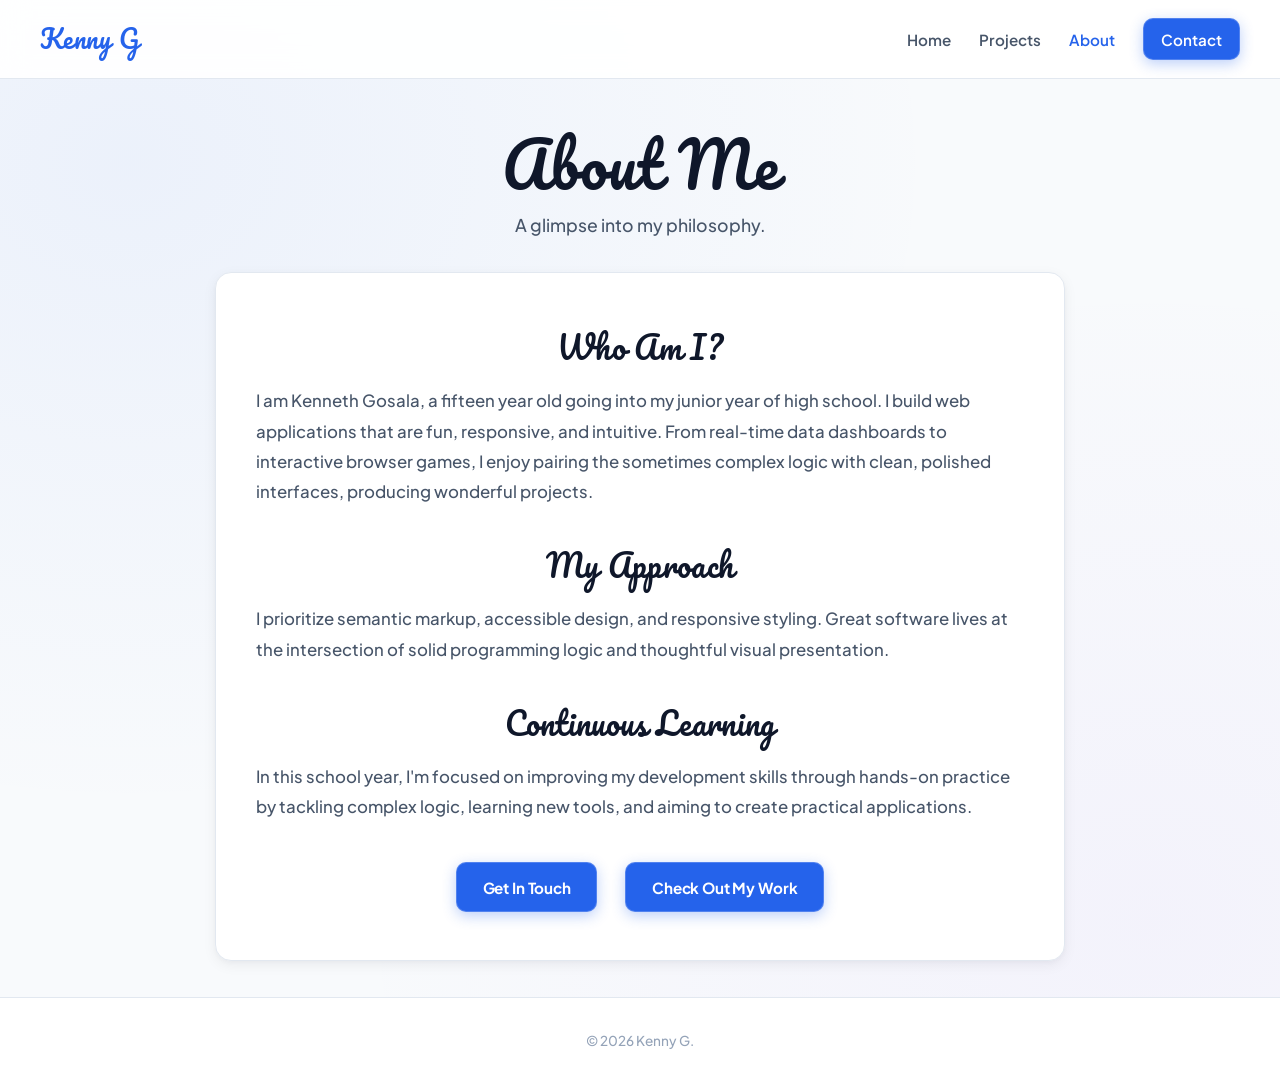
==== commit 0f034d32: "final testing" ====
--- a/about.html
+++ b/about.html
@@ -31,13 +31,13 @@
     <section class="about-content-section">
       <div class="about-card">
         <h2>Who Am I?</h2>
-        <p>I build web applications that are fun, responsive, and intuitive. From real-time data dashboards to interactive browser games, I enjoy pairing the sometimes complex logic with clean, polished interfaces, producing wonderful projects.</p>
+        <p>I am Kenneth Gosala, a fifteen year old going into my junior year of high school. I build web applications that are fun, responsive, and intuitive. From real-time data dashboards to interactive browser games, I enjoy pairing the sometimes complex logic with clean, polished interfaces, producing wonderful projects.</p>
         
         <h2 class="sub-heading">My Approach</h2>
         <p>I prioritize semantic markup, accessible design, and responsive styling. Great software lives at the intersection of solid programming logic and thoughtful visual presentation.</p>
 
         <h2 class="sub-heading">Continuous Learning</h2>
-        <p>Currently a junior, I'm focused on improving my development skills through hands-on practice by tackling complex logic, learning new tools, and aiming to create practical applications.</p>
+        <p>In this school year, I'm focused on improving my development skills through hands-on practice by tackling complex logic, learning new tools, and aiming to create practical applications.</p>
 
         <div class="about-actions">
           <a href="index.html#contact" class="btn btn-primary">Get In Touch</a>
--- a/style.css
+++ b/style.css
@@ -1,38 +1,61 @@
 /* ==========================================================================
-   Design Tokens & CSS Variables (Vibrant Light Theme)
+   Google Fonts Import
+   ========================================================================== */
+@import url('https://fonts.googleapis.com/css2?family=Fira+Code:wght@400;600&family=Pacifico&family=Plus+Jakarta+Sans:wght@400;500;600;700;800&display=swap');
+
+/* ==========================================================================
+   Design Tokens (Indigo-Blue Primary with Subtle Purple Accent)
    ========================================================================== */
 :root {
+  /* Surfaces */
   --bg-main: #f8fafc;
   --bg-surface: #ffffff;
   --bg-card: #ffffff;
   --bg-card-hover: #ffffff;
 
+  /* Borders */
   --border-color: #e2e8f0;
-  --border-hover: #cbd5e1;
-
+  --border-hover: #c7d2fe;
+  --border-focus: #4f46e5;
+
+  /* Text Colors */
   --text-main: #0f172a;
-  --text-muted: #64748b;
-
-  /* Vibrant Accents */
-  --accent-primary: #4f46e5;       /* Indigo */
-  --accent-primary-hover: #4338ca;
-  --accent-secondary: #0ea5e9;     /* Sky Blue */
-  --accent-tag-bg: #eef2ff;        /* Soft Indigo Tint */
-  --accent-tag-text: #4338ca;
+  --text-muted: #475569;
+  --text-dim: #94a3b8;
+
+  /* Color Balance */
+  --accent-primary: #2563eb;          /* Vibrant Royal Blue */
+  --accent-primary-hover: #1d4ed8;    /* Deep Blue */
+  --accent-secondary: #4f46e5;        /* Indigo */
+  --accent-purple-tint: #7c3aed;      /* Subtle Purple Accent */
+
+  /* Tag Badges */
+  --accent-tag-bg: #eff6ff;
+  --accent-tag-text: #1d4ed8;
+  --accent-tag-border: #bfdbfe;
+
+  /* Unified Button Color */
+  --btn-bg: #2563eb;
+  --btn-bg-hover: #1d4ed8;
+  --btn-text: #ffffff;
+  --shadow-btn: 0 4px 14px rgba(37, 99, 235, 0.3);
 
   /* Shadows */
   --shadow-sm: 0 1px 3px rgba(15, 23, 42, 0.05), 0 1px 2px rgba(15, 23, 42, 0.03);
   --shadow-md: 0 4px 14px rgba(15, 23, 42, 0.06), 0 2px 6px rgba(15, 23, 42, 0.03);
-  --shadow-lg: 0 10px 25px rgba(79, 70, 229, 0.12), 0 4px 10px rgba(15, 23, 42, 0.04);
-
-  /* Typography & Layout */
+  --shadow-lg: 0 12px 28px rgba(37, 99, 235, 0.12), 0 4px 10px rgba(15, 23, 42, 0.04);
+
+  /* Typography */
   --font-body: 'Plus Jakarta Sans', -apple-system, BlinkMacSystemFont, 'Segoe UI', Roboto, sans-serif;
   --font-mono: 'Fira Code', monospace;
+  --font-title: 'Pacifico', cursive;
+
+  --radius-sm: 6px;
   --radius-md: 10px;
   --radius-lg: 16px;
   --radius-full: 9999px;
   --transition: all 0.2s cubic-bezier(0.16, 1, 0.3, 1);
-  --max-width: 1100px;
+  --max-width: 1120px;
 }
 
 /* ==========================================================================
@@ -48,14 +71,19 @@
   scroll-behavior: smooth;
   font-family: var(--font-body);
   background-color: var(--bg-main);
+  background-image: 
+    radial-gradient(at 10% 15%, rgba(37, 99, 235, 0.06) 0px, transparent 50%),
+    radial-gradient(at 90% 85%, rgba(124, 58, 237, 0.04) 0px, transparent 50%);
   color: var(--text-main);
-  line-height: 1.6;
+  line-height: 1.65;
+  -webkit-font-smoothing: antialiased;
 }
 
 body {
   min-height: 100vh;
   display: flex;
   flex-direction: column;
+  font-family: var(--font-body);
 }
 
 main {
@@ -63,36 +91,67 @@
 }
 
 /* ==========================================================================
-   Navigation Bar
+   All Titles: Pacifico (Centered, Dark, No Blue)
+   ========================================================================== */
+h1, h2, h3, h4,
+.section-title,
+.page-title {
+  font-family: var(--font-title);
+  font-weight: 400;
+  letter-spacing: 0.01em;
+  text-align: center;
+  color: var(--text-main) !important;
+}
+
+/* ==========================================================================
+   All Non-Titles: Explicitly Plus Jakarta Sans
+   ========================================================================== */
+p, 
+span, 
+a, 
+li, 
+label, 
+input, 
+textarea, 
+button,
+.hero-subtext,
+.page-subtitle,
+.badge,
+footer {
+  font-family: var(--font-body);
+}
+
+/* ==========================================================================
+   Full-Width Navigation Bar
    ========================================================================== */
 .navbar {
   display: flex;
   justify-content: space-between;
   align-items: center;
-  padding: 1.15rem 2rem;
-  max-width: var(--max-width);
-  margin: 0 auto;
+  padding: 1.15rem 2.5rem;
   width: 100%;
   position: sticky;
   top: 0;
   z-index: 100;
-  background: rgba(248, 250, 252, 0.9);
-  backdrop-filter: blur(12px);
+  background: rgba(255, 255, 255, 0.92);
+  backdrop-filter: blur(14px);
   border-bottom: 1px solid var(--border-color);
+  animation: fadeInDown 0.6s cubic-bezier(0.16, 1, 0.3, 1) both;
 }
 
 .logo {
-  font-family: var(--font-mono);
-  font-weight: 700;
-  font-size: 1.15rem;
-  color: var(--accent-primary);
+  font-family: var(--font-title) !important;
+  font-weight: 400;
+  font-size: 1.55rem;
+  color: var(--accent-primary) !important;
   text-decoration: none;
-  letter-spacing: -0.02em;
+  letter-spacing: 0.02em;
   transition: var(--transition);
 }
 
 .logo:hover {
-  color: var(--accent-primary-hover);
+  color: var(--accent-primary-hover) !important;
+  transform: scale(1.04) rotate(-1deg);
 }
 
 .nav-links {
@@ -114,74 +173,106 @@
   color: var(--accent-primary);
 }
 
+/* ==========================================================================
+   Unified Buttons
+   ========================================================================== */
+.btn,
+.btn-primary,
+.btn-secondary,
 .btn-nav {
-  background: var(--accent-tag-bg);
-  color: var(--accent-primary) !important;
-  padding: 0.4rem 0.9rem;
-  border-radius: var(--radius-md);
-  border: 1px solid #c7d2fe;
-}
-
-.btn-nav:hover {
-  background: #e0e7ff;
-}
-
-/* ==========================================================================
-   Hero Section & Page Headers
-   ========================================================================== */
-.hero-section {
-  position: relative;
-  min-height: 44vh;
-  display: flex;
+  display: inline-flex;
   align-items: center;
   justify-content: center;
-  text-align: center;
-  padding: 3.5rem 1.5rem 2rem;
+  gap: 0.5rem;
+  padding: 0.72rem 1.6rem;
+  border-radius: var(--radius-md);
+  font-size: 0.95rem;
+  font-weight: 700;
+  letter-spacing: -0.01em;
+  text-decoration: none;
+  background: var(--btn-bg) !important;
+  color: var(--btn-text) !important;
+  border: 1px solid rgba(255, 255, 255, 0.2);
+  box-shadow: var(--shadow-btn);
+  transition: var(--transition);
+  cursor: pointer;
+}
+
+.btn:hover,
+.btn-primary:hover,
+.btn-secondary:hover,
+.btn-nav:hover {
+  background: var(--btn-bg-hover) !important;
+  transform: translateY(-2px);
+  box-shadow: 0 6px 20px rgba(37, 99, 235, 0.4);
+}
+
+.btn-nav {
+  padding: 0.45rem 1.1rem;
+}
+
+/* ==========================================================================
+   Hero & Compact Page Headers
+   ========================================================================== */
+.hero-section,
+.page-header,
+.page-header-wrapper {
+  position: relative;
+  text-align: center;
+  padding: 3rem 1.5rem 0.5rem;
   overflow: hidden;
 }
 
-.hero-glow {
+.hero-glow,
+.page-glow {
   position: absolute;
-  top: 30%;
+  top: 40%;
   left: 50%;
   transform: translate(-50%, -50%);
-  width: 500px;
-  height: 250px;
-  background: radial-gradient(circle, rgba(79, 70, 229, 0.12) 0%, rgba(14, 165, 233, 0.06) 50%, transparent 70%);
-  filter: blur(60px);
+  width: 580px;
+  height: 280px;
+  background: radial-gradient(circle, rgba(37, 99, 235, 0.16) 0%, rgba(124, 58, 237, 0.08) 50%, transparent 70%);
+  filter: blur(75px);
   z-index: 0;
   pointer-events: none;
 }
 
-.hero-content {
+.hero-content,
+.page-header-content {
   position: relative;
   z-index: 1;
-  max-width: 800px;
+  max-width: 820px;
+  margin: 0 auto;
+  animation: fadeInUp 0.7s cubic-bezier(0.16, 1, 0.3, 1) 0.15s both;
 }
 
 .badge {
   display: inline-block;
   font-size: 0.85rem;
-  font-weight: 600;
+  font-weight: 700;
   color: var(--accent-primary);
   background: var(--accent-tag-bg);
-  border: 1px solid #c7d2fe;
-  padding: 0.35rem 1rem;
+  border: 1px solid var(--accent-tag-border);
+  padding: 0.35rem 1.15rem;
   border-radius: var(--radius-full);
   margin-bottom: 1.25rem;
-}
-
-.hero-content h1 {
+  letter-spacing: 0.02em;
+}
+
+.hero-content h1,
+.page-title {
   font-size: clamp(2.4rem, 5vw, 3.8rem);
-  font-weight: 800;
-  line-height: 1.15;
-  margin-bottom: 0.85rem;
-  letter-spacing: -0.03em;
-  color: var(--text-main);
+  line-height: 1.25;
+  margin-bottom: 0.5rem;
+  color: var(--text-main) !important;
+  text-align: center;
 }
 
 .gradient-text {
-  background: linear-gradient(135deg, #4f46e5 0%, #7c3aed 50%, #0284c7 100%);
+  font-family: var(--font-title);
+  font-weight: 400;
+  padding-right: 0.15em;
+  background: linear-gradient(135deg, #2563eb 0%, #3b82f6 60%, #7c3aed 100%);
   -webkit-background-clip: text;
   background-clip: text;
   -webkit-text-fill-color: transparent;
@@ -191,6 +282,22 @@
   font-size: 1.15rem;
   color: var(--text-muted);
   margin-bottom: 1.75rem;
+  font-weight: 500;
+  max-width: 620px;
+  margin-left: auto;
+  margin-right: auto;
+  text-align: center;
+}
+
+.page-subtitle {
+  font-size: 1.1rem;
+  color: var(--text-muted);
+  margin-bottom: 0.5rem;
+  font-weight: 500;
+  max-width: 620px;
+  margin-left: auto;
+  margin-right: auto;
+  text-align: center;
 }
 
 .hero-actions {
@@ -200,117 +307,30 @@
   flex-wrap: wrap;
 }
 
-/* Secondary Page Headers (Projects & About) */
-.page-header {
-  max-width: var(--max-width);
-  margin: 0 auto;
-  padding: 3.5rem 1.5rem 1.5rem;
-  text-align: center;
-}
-
-.page-title {
-  font-size: clamp(2.2rem, 4vw, 3.2rem);
-  font-weight: 800;
-  letter-spacing: -0.02em;
-  margin-bottom: 0.5rem;
-  color: var(--text-main);
-}
-
-.page-subtitle {
-  color: var(--text-muted);
-  font-size: 1.1rem;
-  max-width: 600px;
-  margin: 0 auto;
-}
-
-/* ==========================================================================
-   Buttons
-   ========================================================================== */
-.btn {
-  display: inline-flex;
-  align-items: center;
-  justify-content: center;
-  padding: 0.7rem 1.5rem;
-  border-radius: var(--radius-md);
-  font-size: 0.95rem;
-  font-weight: 600;
-  text-decoration: none;
-  transition: var(--transition);
-  cursor: pointer;
-}
-
-.btn-primary {
-  background: linear-gradient(135deg, var(--accent-primary), #6366f1);
-  color: #ffffff;
-  box-shadow: 0 4px 12px rgba(79, 70, 229, 0.25);
-  border: none;
-}
-
-.btn-primary:hover {
-  transform: translateY(-2px);
-  box-shadow: 0 6px 18px rgba(79, 70, 229, 0.35);
-  background: linear-gradient(135deg, var(--accent-primary-hover), #4f46e5);
-}
-
-.btn-secondary {
-  background: var(--bg-surface);
-  color: var(--text-main);
-  border: 1px solid var(--border-color);
-  box-shadow: var(--shadow-sm);
-}
-
-.btn-secondary:hover {
-  background: #f1f5f9;
-  border-color: #cbd5e1;
-  transform: translateY(-2px);
-}
-
 /* ==========================================================================
    Section Layouts
    ========================================================================== */
 section {
   max-width: var(--max-width);
   margin: 0 auto;
-  padding: 2.75rem 1.5rem;
+  padding: 1.5rem 1.5rem 2.25rem;
   width: 100%;
 }
 
+.all-projects-section,
+.about-content-section {
+  padding-top: 1rem;
+}
+
 .section-title {
-  font-size: 1.85rem;
-  font-weight: 800;
+  font-size: 2.2rem;
   margin-bottom: 1.75rem;
   text-align: center;
-  letter-spacing: -0.02em;
-  color: var(--text-main);
-}
-
-.section-header-row {
-  display: flex;
-  justify-content: space-between;
-  align-items: baseline;
-  margin-bottom: 1.75rem;
-}
-
-.section-header-row .section-title {
-  margin-bottom: 0;
-  text-align: left;
-}
-
-.view-all-link {
-  color: var(--accent-primary);
-  text-decoration: none;
-  font-weight: 600;
-  font-size: 0.95rem;
-  transition: var(--transition);
-}
-
-.view-all-link:hover {
-  color: var(--accent-primary-hover);
-  text-decoration: underline;
-}
-
-/* ==========================================================================
-   Skills Grid (Home Page)
+  color: var(--text-main) !important;
+}
+
+/* ==========================================================================
+   Skills Grid (Bullet Point Standard: Plus Jakarta Sans 500)
    ========================================================================== */
 .skills-grid {
   display: grid;
@@ -322,7 +342,7 @@
   background: var(--bg-surface);
   border: 1px solid var(--border-color);
   border-radius: var(--radius-lg);
-  padding: 2rem 1.75rem;
+  padding: 2.25rem 2rem;
   box-shadow: var(--shadow-sm);
   transition: var(--transition);
   display: flex;
@@ -330,46 +350,40 @@
 }
 
 .skill-card:hover {
-  border-color: #cbd5e1;
-  transform: translateY(-3px);
-  box-shadow: var(--shadow-md);
+  border-color: var(--border-hover);
+  transform: translateY(-4px);
+  box-shadow: var(--shadow-lg);
 }
 
 .skill-card h3 {
-  font-size: 1.25rem;
+  font-size: 1.55rem;
   margin-bottom: 1.25rem;
-  color: var(--text-main);
-  font-weight: 700;
-  letter-spacing: -0.01em;
+  color: var(--text-main) !important;
+  text-align: center;
 }
 
 .skill-list {
-  list-style: none;
+  list-style-type: disc;
+  list-style-position: inside;
   display: flex;
   flex-direction: column;
   gap: 0.75rem;
+  padding-left: 0.5rem;
 }
 
 .skill-list li {
   color: var(--text-muted);
   font-size: 0.95rem;
-  display: flex;
-  align-items: center;
   font-weight: 500;
-}
-
-.skill-list li::before {
-  content: "•";
+  line-height: 1.5;
+}
+
+.skill-list li::marker {
   color: var(--accent-primary);
-  font-weight: bold;
-  font-size: 1.2rem;
-  display: inline-block;
-  width: 1.2rem;
-  line-height: 1;
-}
-
-/* ==========================================================================
-   Projects Grid & Cards (Projects Page)
+}
+
+/* ==========================================================================
+   Projects Grid & 2x2 Tech Stack
    ========================================================================== */
 .projects-grid {
   display: grid;
@@ -381,7 +395,7 @@
   background: var(--bg-card);
   border: 1px solid var(--border-color);
   border-radius: var(--radius-lg);
-  padding: 1.75rem;
+  padding: 1.85rem;
   display: flex;
   flex-direction: column;
   justify-content: space-between;
@@ -390,21 +404,21 @@
 }
 
 .project-card:hover {
-  border-color: #cbd5e1;
-  transform: translateY(-4px);
+  border-color: var(--border-hover);
+  transform: translateY(-5px);
   box-shadow: var(--shadow-lg);
 }
 
 .project-header {
   display: flex;
-  justify-content: flex-end;
+  justify-content: center;
   align-items: center;
-  margin-bottom: 1rem;
+  margin-bottom: 0.75rem;
 }
 
 .project-links {
   display: flex;
-  gap: 1rem;
+  gap: 1.15rem;
 }
 
 .project-links a {
@@ -421,41 +435,42 @@
 }
 
 .project-card h3 {
-  font-size: 1.35rem;
+  font-size: 1.6rem;
   margin-bottom: 0.65rem;
-  font-weight: 700;
-  color: var(--text-main);
+  color: var(--text-main) !important;
+  text-align: center;
 }
 
 .project-card p {
   color: var(--text-muted);
   font-size: 0.95rem;
+  font-weight: 500;
   margin-bottom: 1.5rem;
   flex-grow: 1;
   line-height: 1.6;
 }
 
-/* 2x2 Tech Stack Grid */
 .tech-stack {
   display: grid;
   grid-template-columns: 1fr 1fr;
-  gap: 0.5rem;
+  gap: 0.55rem;
   padding-top: 1.25rem;
   border-top: 1px solid #f1f5f9;
 }
 
 .tech-stack span {
-  font-family: var(--font-mono);
+  font-family: var(--font-mono) !important;
   font-size: 0.72rem;
-  background: #f1f5f9;
-  color: #475569;
-  padding: 0.4rem 0.5rem;
-  border-radius: 6px;
+  background: var(--accent-tag-bg);
+  color: var(--accent-tag-text);
+  padding: 0.45rem 0.5rem;
+  border-radius: var(--radius-sm);
   text-align: center;
   white-space: nowrap;
   overflow: hidden;
   text-overflow: ellipsis;
-  border: 1px solid var(--border-color);
+  border: 1px solid var(--accent-tag-border);
+  font-weight: 600;
 }
 
 /* ==========================================================================
@@ -468,14 +483,21 @@
   padding: 3rem 2.5rem;
   max-width: 850px;
   margin: 0 auto;
-  box-shadow: var(--shadow-sm);
-}
-
-.about-card h2 {
-  font-size: 1.55rem;
+  box-shadow: var(--shadow-md);
+  transition: var(--transition);
+}
+
+.about-card:hover {
+  border-color: var(--border-hover);
+  box-shadow: var(--shadow-lg);
+}
+
+.about-card h2,
+.about-card .sub-heading {
+  font-size: 1.95rem;
   margin-bottom: 0.85rem;
-  color: var(--text-main);
-  font-weight: 700;
+  color: var(--text-main) !important;
+  text-align: center;
 }
 
 .about-card .sub-heading {
@@ -485,52 +507,62 @@
 .about-card p {
   color: var(--text-muted);
   font-size: 1.05rem;
+  font-weight: 500;
   line-height: 1.8;
   margin-bottom: 1rem;
 }
 
 .about-actions {
   display: flex;
-  gap: 1rem;
+  justify-content: center;
+  gap: 1.75rem;
   margin-top: 2.5rem;
   flex-wrap: wrap;
 }
 
 /* ==========================================================================
-   Contact Section (Home Page)
+   Contact Section
    ========================================================================== */
 .contact-section {
-  padding-bottom: 4rem;
+  padding-bottom: 3.5rem;
 }
 
 .contact-box {
-  background: linear-gradient(135deg, #ffffff 0%, #f1f5f9 100%);
-  border: 1px solid var(--border-color);
+  background: linear-gradient(135deg, #ffffff 0%, #f0f7ff 100%);
+  border: 1px solid var(--accent-tag-border);
   border-radius: var(--radius-lg);
-  padding: 2.75rem 2rem;
-  text-align: center;
-  max-width: 750px;
+  padding: 3.25rem 2rem;
+  text-align: center;
+  max-width: 800px;
   margin: 0 auto;
-  box-shadow: var(--shadow-sm);
+  box-shadow: var(--shadow-md);
+  position: relative;
+  overflow: hidden;
 }
 
 .contact-box h2 {
-  font-size: 1.85rem;
+  font-size: 2.3rem;
   margin-bottom: 0.5rem;
-  letter-spacing: -0.02em;
-  color: var(--text-main);
+  color: var(--text-main) !important;
+  text-align: center;
 }
 
 .contact-box p {
   color: var(--text-muted);
   font-size: 1.05rem;
-  margin-bottom: 1.75rem;
+  font-weight: 500;
+  margin-bottom: 2.25rem;
+  max-width: 540px;
+  margin-left: auto;
+  margin-right: auto;
+  text-align: center;
 }
 
 .contact-buttons {
   display: flex;
   justify-content: center;
-  gap: 1rem;
+  align-items: center;
+  gap: 2rem;
   flex-wrap: wrap;
 }
 
@@ -541,10 +573,68 @@
   text-align: center;
   padding: 2rem 1rem;
   border-top: 1px solid var(--border-color);
-  color: var(--text-muted);
+  color: var(--text-dim);
   font-size: 0.85rem;
+  font-weight: 500;
   margin-top: auto;
   background: var(--bg-surface);
+}
+
+/* ==========================================================================
+   Page Load Entry Animations
+   ========================================================================== */
+@keyframes fadeInUp {
+  from {
+    opacity: 0;
+    transform: translateY(20px);
+  }
+  to {
+    opacity: 1;
+    transform: translateY(0);
+  }
+}
+
+@keyframes fadeInDown {
+  from {
+    opacity: 0;
+    transform: translateY(-16px);
+  }
+  to {
+    opacity: 1;
+    transform: translateY(0);
+  }
+}
+
+.skill-card,
+.project-card,
+.about-card,
+.contact-box {
+  animation: fadeInUp 0.65s cubic-bezier(0.16, 1, 0.3, 1) both;
+}
+
+.skills-grid .skill-card:nth-child(1),
+.projects-grid .project-card:nth-child(1) { animation-delay: 0.2s; }
+.skills-grid .skill-card:nth-child(2),
+.projects-grid .project-card:nth-child(2) { animation-delay: 0.28s; }
+.skills-grid .skill-card:nth-child(3),
+.projects-grid .project-card:nth-child(3) { animation-delay: 0.36s; }
+.projects-grid .project-card:nth-child(4) { animation-delay: 0.44s; }
+.projects-grid .project-card:nth-child(5) { animation-delay: 0.52s; }
+.projects-grid .project-card:nth-child(6) { animation-delay: 0.60s; }
+
+.contact-box,
+.about-card {
+  animation-delay: 0.3s;
+}
+
+@media (prefers-reduced-motion: reduce) {
+  *,
+  *::before,
+  *::after {
+    animation-duration: 0.01ms !important;
+    animation-iteration-count: 1 !important;
+    transition-duration: 0.01ms !important;
+  }
 }
 
 /* ==========================================================================
@@ -554,7 +644,7 @@
   .navbar {
     padding: 1rem 1.25rem;
   }
-  
+
   .nav-links {
     gap: 1rem;
   }
@@ -563,24 +653,28 @@
     font-size: 0.88rem;
   }
 
-  .hero-section {
-    padding: 2.75rem 1rem 1.5rem;
-  }
-
-  .page-header {
-    padding: 2.5rem 1rem 1rem;
+  .hero-section,
+  .page-header,
+  .page-header-wrapper {
+    padding: 2.25rem 1rem 0.5rem;
   }
 
   .skill-card {
     padding: 1.5rem 1.25rem;
   }
-  
+
   .about-card {
     padding: 2rem 1.5rem;
   }
-  
+
   .contact-box {
-    padding: 2rem 1.25rem;
+    padding: 2.25rem 1.25rem;
+  }
+
+  .contact-buttons {
+    gap: 1rem;
+    flex-direction: column;
+    align-items: stretch;
   }
 
   .tech-stack {
